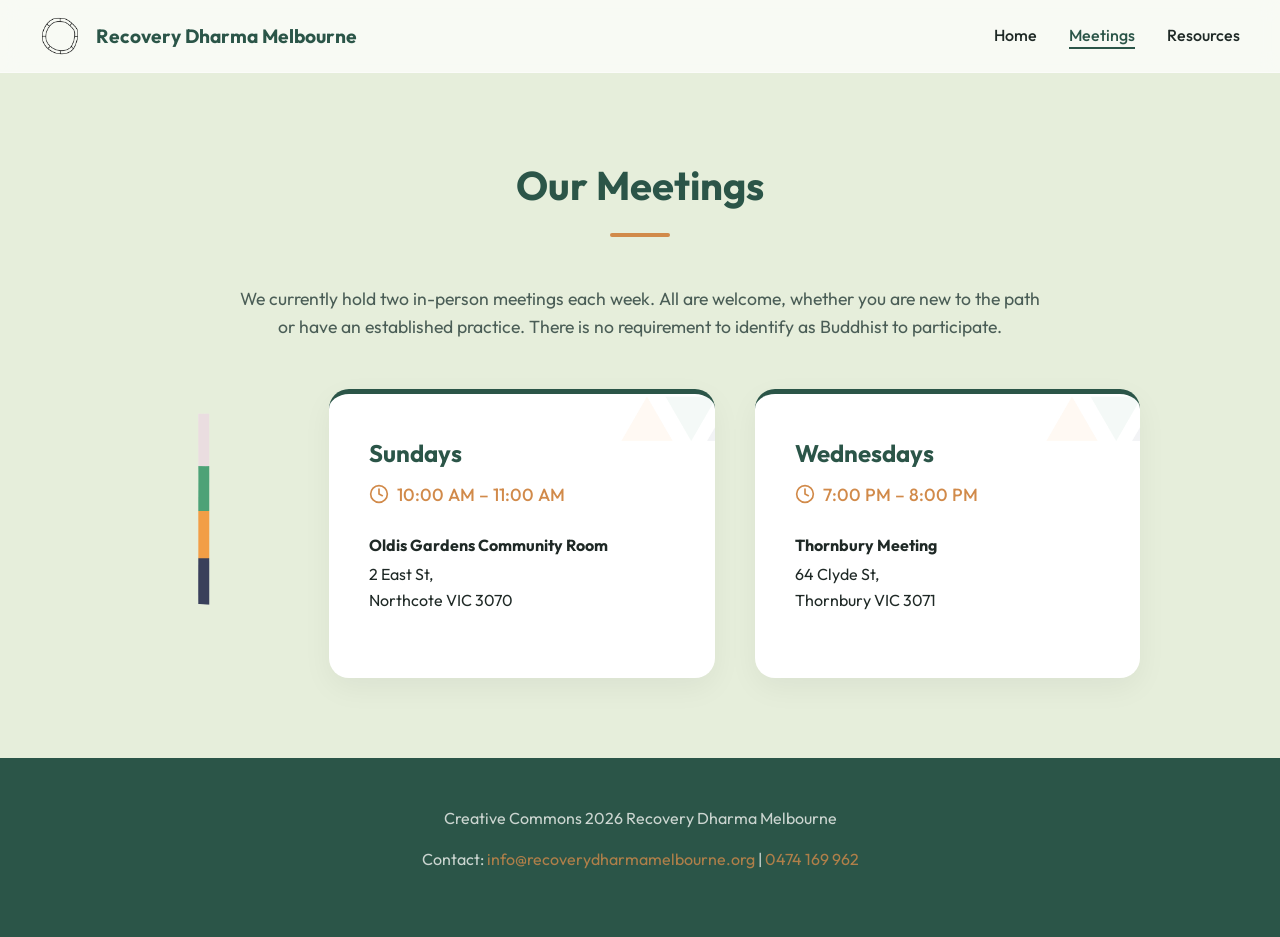
==== meetings.html @ 9e6afb74 "initial commit" ====
<!DOCTYPE html>
<html lang="en">
<head>
    <meta charset="UTF-8">
    <meta name="viewport" content="width=device-width, initial-scale=1.0">
    <meta name="description" content="Find in-person Recovery Dharma meetings in Melbourne. Join us on Sundays in Northcote or Wednesdays in Thornbury.">
    <title>Meetings - Recovery Dharma Melbourne</title>
    <link rel="stylesheet" href="style.css">
</head>
<body>
    <header>
        <nav>
            <a href="index.html" class="logo-container">
                <img src="icons/rd-black-ring.png" alt="Recovery Dharma Logo" class="logo-img">
                <span>Recovery Dharma Melbourne</span>
            </a>
            <ul class="nav-links">
                <li><a href="index.html">Home</a></li>
                <li><a href="meetings.html" class="active">Meetings</a></li>
                <li><a href="resources.html">Resources</a></li>
            </ul>
        </nav>
    </header>

    <main>
        <section class="section fade-in">
            <h1 class="section-title">Our Meetings</h1>
            <p style="text-align: center; max-width: 800px; margin: 0 auto 3rem auto; font-size: 1.1rem; color: #4a5d56;">
                We currently hold two in-person meetings each week. All are welcome, whether you are new to the path or have an established practice. There is no requirement to identify as Buddhist to participate.
            </p>
            
            <div style="display: flex; flex-wrap: wrap; gap: 4rem; align-items: center; max-width: 1000px; margin: 0 auto;">
                <div style="flex: 0 0 auto; text-align: center; margin: 0 auto;">
                    <img src="icons/rd-tower.png" alt="Recovery Dharma Tower" style="max-height: 250px; opacity: 0.8; animation: float 6s ease-in-out infinite;">
                </div>
                
                <div class="meetings-grid" style="flex: 1 1 400px;">
                    <!-- Sunday Meeting -->
                    <div class="meeting-card">
                        <h3 class="meeting-day">Sundays</h3>
                        <div class="meeting-time">
                            <svg xmlns="http://www.w3.org/2000/svg" width="20" height="20" viewBox="0 0 24 24" fill="none" stroke="currentColor" stroke-width="2" stroke-linecap="round" stroke-linejoin="round" style="margin-top:-2px"><circle cx="12" cy="12" r="10"></circle><polyline points="12 6 12 12 16 14"></polyline></svg>
                            10:00 AM – 11:00 AM
                        </div>
                        <div class="meeting-location">
                            <strong>Oldis Gardens Community Room</strong>
                            2 East St,<br>
                            Northcote VIC 3070
                        </div>
                    </div>

                    <!-- Wednesday Meeting -->
                    <div class="meeting-card">
                        <h3 class="meeting-day">Wednesdays</h3>
                        <div class="meeting-time">
                            <svg xmlns="http://www.w3.org/2000/svg" width="20" height="20" viewBox="0 0 24 24" fill="none" stroke="currentColor" stroke-width="2" stroke-linecap="round" stroke-linejoin="round" style="margin-top:-2px"><circle cx="12" cy="12" r="10"></circle><polyline points="12 6 12 12 16 14"></polyline></svg>
                            7:00 PM – 8:00 PM
                        </div>
                        <div class="meeting-location">
                            <strong>Thornbury Meeting</strong>
                            64 Clyde St,<br>
                            Thornbury VIC 3071
                        </div>
                    </div>
                </div>
            </div>
        </section>
    </main>

    <footer>
        <p>Creative Commons 2026 Recovery Dharma Melbourne</p>
        <p>Contact: <a href="mailto:info@recoverydharmamelbourne.org">info@recoverydharmamelbourne.org</a> | <a href="tel:0474169962">0474 169 962</a></p>
    </footer>

    <script src="script.js"></script>
</body>
</html>
---- style.css ----
@import url('https://fonts.googleapis.com/css2?family=Outfit:wght@300;400;500;700&display=swap');

:root {
  --primary-color: #2b5548; /* Deep calm green */
  --secondary-color: #e6eedb; /* Soft sage/earthy background */
  --accent-color: #d18a4a; /* Earthy orange/ochre */
  --text-dark: #1f2926;
  --text-light: #f4f6f3;
  --white: #ffffff;
  --glass-bg: rgba(255, 255, 255, 0.7);
  --glass-border: rgba(255, 255, 255, 0.4);
}

* {
  margin: 0;
  padding: 0;
  box-sizing: border-box;
}

body {
  font-family: 'Outfit', sans-serif;
  background-color: var(--secondary-color);
  color: var(--text-dark);
  line-height: 1.6;
  min-height: 100vh;
  display: flex;
  flex-direction: column;
}

header {
  background: var(--glass-bg);
  backdrop-filter: blur(10px);
  -webkit-backdrop-filter: blur(10px);
  border-bottom: 1px solid var(--glass-border);
  position: sticky;
  top: 0;
  z-index: 100;
  padding: 1rem 2rem;
}

nav {
  max-width: 1200px;
  margin: 0 auto;
  display: flex;
  justify-content: space-between;
  align-items: center;
}

.logo-container {
  display: flex;
  align-items: center;
  gap: 1rem;
  text-decoration: none;
  color: var(--primary-color);
  font-weight: 700;
  font-size: 1.2rem;
}

.logo-img {
  height: 40px;
  width: auto;
}

.nav-links {
  display: flex;
  gap: 2rem;
  list-style: none;
}

.nav-links a {
  text-decoration: none;
  color: var(--text-dark);
  font-weight: 500;
  position: relative;
  transition: color 0.3s ease;
}

.nav-links a::after {
  content: '';
  position: absolute;
  width: 0;
  height: 2px;
  bottom: -4px;
  left: 0;
  background-color: var(--primary-color);
  transition: width 0.3s ease;
}

.nav-links a:hover, .nav-links a.active {
  color: var(--primary-color);
}

.nav-links a:hover::after, .nav-links a.active::after {
  width: 100%;
}

main {
  flex: 1;
}

/* Hero Section */
.hero {
  position: relative;
  display: flex;
  flex-direction: column;
  align-items: center;
  justify-content: center;
  text-align: center;
  padding: 6rem 2rem;
  overflow: hidden;
}

.hero::before {
  content: "";
  position: absolute;
  top: -50%;
  left: -50%;
  width: 200%;
  height: 200%;
  background: radial-gradient(circle at center, rgba(209, 138, 74, 0.1) 0%, transparent 50%);
  z-index: -1;
  animation: rotateGradient 20s linear infinite;
}

@keyframes rotateGradient {
  0% { transform: rotate(0deg); }
  100% { transform: rotate(360deg); }
}

.hero-img {
  max-width: 250px;
  margin-bottom: 2rem;
  animation: float 6s ease-in-out infinite;
}

@keyframes float {
  0% { transform: translateY(0px); }
  50% { transform: translateY(-15px); }
  100% { transform: translateY(0px); }
}

.hero h1 {
  font-size: 3.5rem;
  color: var(--primary-color);
  margin-bottom: 1rem;
}

.hero p {
  font-size: 1.2rem;
  max-width: 600px;
  color: #4a5d56;
  margin-bottom: 2rem;
}

.btn {
  display: inline-block;
  padding: 1rem 2.5rem;
  background-color: var(--primary-color);
  color: var(--white);
  text-decoration: none;
  border-radius: 50px;
  font-weight: 500;
  transition: all 0.3s ease;
  box-shadow: 0 4px 15px rgba(43, 85, 72, 0.2);
}

.btn:hover {
  background-color: #1f3d33;
  transform: translateY(-2px);
  box-shadow: 0 6px 20px rgba(43, 85, 72, 0.3);
}

/* Sections */
.section {
  padding: 5rem 2rem;
  max-width: 1200px;
  margin: 0 auto;
}

.section-title {
  text-align: center;
  font-size: 2.5rem;
  color: var(--primary-color);
  margin-bottom: 3rem;
  position: relative;
}

.section-title::after {
  content: '';
  display: block;
  width: 60px;
  height: 4px;
  background-color: var(--accent-color);
  margin: 1rem auto 0;
  border-radius: 2px;
}

.about-content {
  display: grid;
  grid-template-columns: 1fr 1fr;
  gap: 4rem;
  align-items: center;
}

.about-text p {
  margin-bottom: 1.5rem;
  font-size: 1.1rem;
}

.about-image {
  background: var(--glass-bg);
  padding: 3rem;
  border-radius: 24px;
  border: 1px solid var(--glass-border);
  box-shadow: 0 10px 30px rgba(0,0,0,0.05);
  display: flex;
  justify-content: center;
}

.about-image img {
  max-width: 100%;
  height: auto;
}

/* Meeting Cards */
.meetings-grid {
  display: grid;
  grid-template-columns: repeat(auto-fit, minmax(300px, 1fr));
  gap: 2.5rem;
}

.meeting-card {
  background: var(--white);
  border-radius: 20px;
  padding: 2.5rem;
  box-shadow: 0 10px 30px rgba(0,0,0,0.05);
  transition: all 0.4s ease;
  border-top: 5px solid var(--primary-color);
  position: relative;
  overflow: hidden;
}

.meeting-card::before {
  content: "";
  position: absolute;
  top: -50px;
  right: -50px;
  width: 150px;
  height: 150px;
  background-image: url('icons/rd-triangles.png');
  background-size: contain;
  background-repeat: no-repeat;
  opacity: 0.05;
  transition: all 0.4s ease;
}

.meeting-card:hover {
  transform: translateY(-10px);
  box-shadow: 0 20px 40px rgba(0,0,0,0.1);
}

.meeting-card:hover::before {
  opacity: 0.1;
  transform: scale(1.1);
}

.meeting-day {
  font-size: 1.5rem;
  font-weight: 700;
  color: var(--primary-color);
  margin-bottom: 0.5rem;
}

.meeting-time {
  font-size: 1.1rem;
  color: var(--accent-color);
  font-weight: 500;
  margin-bottom: 1.5rem;
  display: flex;
  align-items: center;
  gap: 0.5rem;
}

.meeting-location {
  margin-bottom: 1.5rem;
  line-height: 1.6;
}

.meeting-location strong {
  display: block;
  margin-bottom: 0.25rem;
  color: var(--text-dark);
}

/* Footer */
footer {
  background-color: var(--primary-color);
  color: var(--text-light);
  padding: 3rem 2rem;
  text-align: center;
  margin-top: auto;
}

footer p {
  opacity: 0.8;
  margin-bottom: 1rem;
}

footer a {
  color: var(--accent-color);
  text-decoration: none;
}

/* Mobile */
@media (max-width: 768px) {
  .about-content {
    grid-template-columns: 1fr;
  }
  .hero h1 {
    font-size: 2.5rem;
  }
  .logo-container span {
    display: none;
  }
}
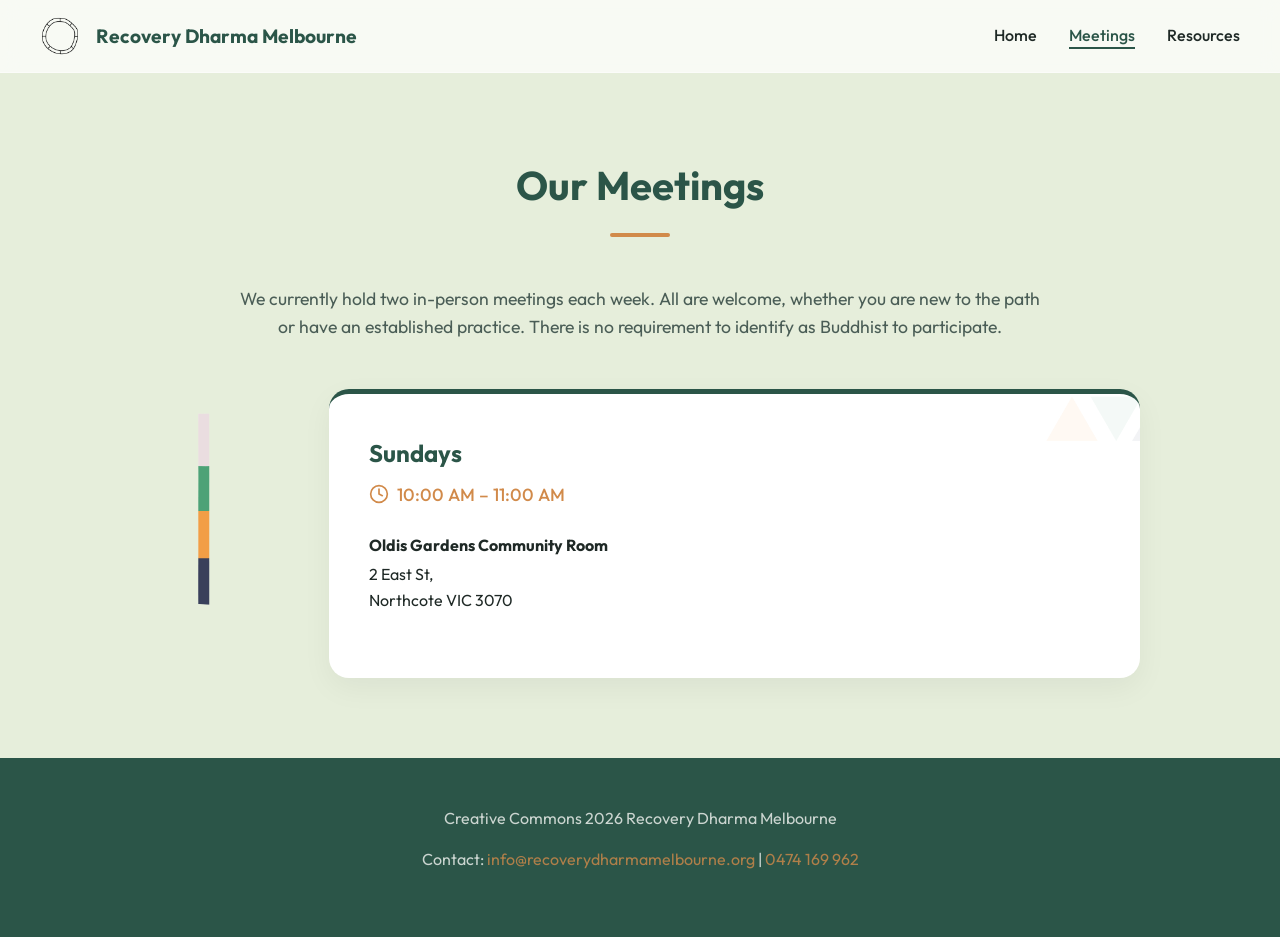
==== commit 2a8f0881: "refactor: reformat meetings.html layout and remove Wednesday meeting details" ====
--- a/meetings.html
+++ b/meetings.html
@@ -1,12 +1,15 @@
 <!DOCTYPE html>
 <html lang="en">
+
 <head>
     <meta charset="UTF-8">
     <meta name="viewport" content="width=device-width, initial-scale=1.0">
-    <meta name="description" content="Find in-person Recovery Dharma meetings in Melbourne. Join us on Sundays in Northcote or Wednesdays in Thornbury.">
+    <meta name="description"
+        content="Find in-person Recovery Dharma meetings in Melbourne. Join us on Sundays in Northcote or Wednesdays in Thornbury.">
     <title>Meetings - Recovery Dharma Melbourne</title>
     <link rel="stylesheet" href="style.css">
 </head>
+
 <body>
     <header>
         <nav>
@@ -25,21 +28,30 @@
     <main>
         <section class="section fade-in">
             <h1 class="section-title">Our Meetings</h1>
-            <p style="text-align: center; max-width: 800px; margin: 0 auto 3rem auto; font-size: 1.1rem; color: #4a5d56;">
-                We currently hold two in-person meetings each week. All are welcome, whether you are new to the path or have an established practice. There is no requirement to identify as Buddhist to participate.
+            <p
+                style="text-align: center; max-width: 800px; margin: 0 auto 3rem auto; font-size: 1.1rem; color: #4a5d56;">
+                We currently hold two in-person meetings each week. All are welcome, whether you are new to the path or
+                have an established practice. There is no requirement to identify as Buddhist to participate.
             </p>
-            
-            <div style="display: flex; flex-wrap: wrap; gap: 4rem; align-items: center; max-width: 1000px; margin: 0 auto;">
+
+            <div
+                style="display: flex; flex-wrap: wrap; gap: 4rem; align-items: center; max-width: 1000px; margin: 0 auto;">
                 <div style="flex: 0 0 auto; text-align: center; margin: 0 auto;">
-                    <img src="icons/rd-tower.png" alt="Recovery Dharma Tower" style="max-height: 250px; opacity: 0.8; animation: float 6s ease-in-out infinite;">
+                    <img src="icons/rd-tower.png" alt="Recovery Dharma Tower"
+                        style="max-height: 250px; opacity: 0.8; animation: float 6s ease-in-out infinite;">
                 </div>
-                
+
                 <div class="meetings-grid" style="flex: 1 1 400px;">
                     <!-- Sunday Meeting -->
                     <div class="meeting-card">
                         <h3 class="meeting-day">Sundays</h3>
                         <div class="meeting-time">
-                            <svg xmlns="http://www.w3.org/2000/svg" width="20" height="20" viewBox="0 0 24 24" fill="none" stroke="currentColor" stroke-width="2" stroke-linecap="round" stroke-linejoin="round" style="margin-top:-2px"><circle cx="12" cy="12" r="10"></circle><polyline points="12 6 12 12 16 14"></polyline></svg>
+                            <svg xmlns="http://www.w3.org/2000/svg" width="20" height="20" viewBox="0 0 24 24"
+                                fill="none" stroke="currentColor" stroke-width="2" stroke-linecap="round"
+                                stroke-linejoin="round" style="margin-top:-2px">
+                                <circle cx="12" cy="12" r="10"></circle>
+                                <polyline points="12 6 12 12 16 14"></polyline>
+                            </svg>
                             10:00 AM – 11:00 AM
                         </div>
                         <div class="meeting-location">
@@ -49,19 +61,6 @@
                         </div>
                     </div>
 
-                    <!-- Wednesday Meeting -->
-                    <div class="meeting-card">
-                        <h3 class="meeting-day">Wednesdays</h3>
-                        <div class="meeting-time">
-                            <svg xmlns="http://www.w3.org/2000/svg" width="20" height="20" viewBox="0 0 24 24" fill="none" stroke="currentColor" stroke-width="2" stroke-linecap="round" stroke-linejoin="round" style="margin-top:-2px"><circle cx="12" cy="12" r="10"></circle><polyline points="12 6 12 12 16 14"></polyline></svg>
-                            7:00 PM – 8:00 PM
-                        </div>
-                        <div class="meeting-location">
-                            <strong>Thornbury Meeting</strong>
-                            64 Clyde St,<br>
-                            Thornbury VIC 3071
-                        </div>
-                    </div>
                 </div>
             </div>
         </section>
@@ -69,9 +68,11 @@
 
     <footer>
         <p>Creative Commons 2026 Recovery Dharma Melbourne</p>
-        <p>Contact: <a href="mailto:info@recoverydharmamelbourne.org">info@recoverydharmamelbourne.org</a> | <a href="tel:0474169962">0474 169 962</a></p>
+        <p>Contact: <a href="mailto:info@recoverydharmamelbourne.org">info@recoverydharmamelbourne.org</a> | <a
+                href="tel:0474169962">0474 169 962</a></p>
     </footer>
 
     <script src="script.js"></script>
 </body>
-</html>
+
+</html>
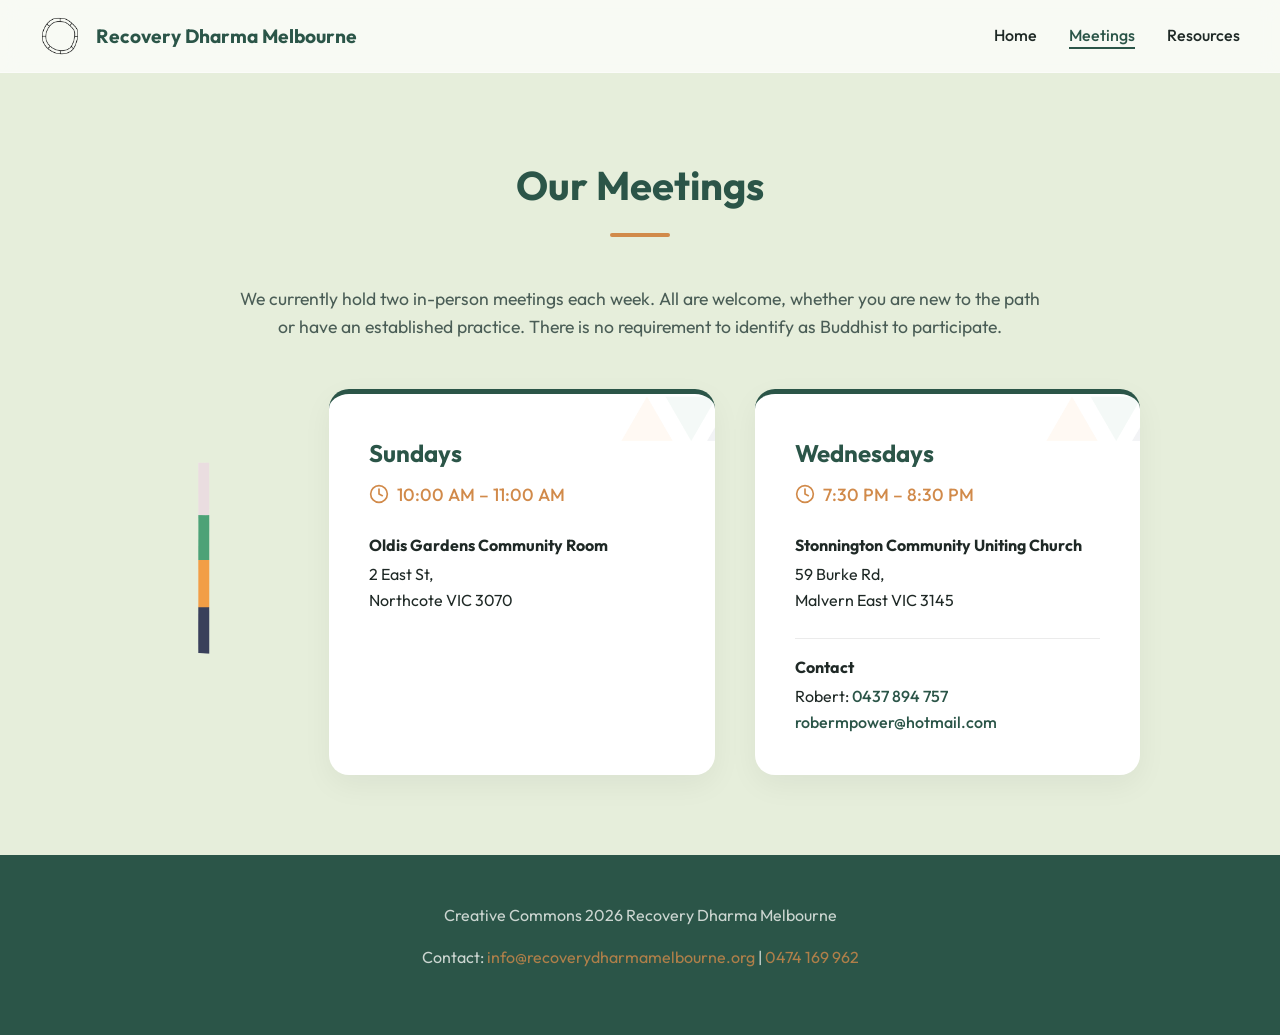
==== commit 5779bd0c: "feat: add Wednesday meeting in Malvern East" ====
--- a/meetings.html
+++ b/meetings.html
@@ -5,7 +5,7 @@
     <meta charset="UTF-8">
     <meta name="viewport" content="width=device-width, initial-scale=1.0">
     <meta name="description"
-        content="Find in-person Recovery Dharma meetings in Melbourne. Join us on Sundays in Northcote or Wednesdays in Thornbury.">
+        content="Find in-person Recovery Dharma meetings in Melbourne. Join us on Sundays in Northcote or Wednesdays in Malvern East.">
     <title>Meetings - Recovery Dharma Melbourne</title>
     <link rel="stylesheet" href="style.css">
 </head>
@@ -61,6 +61,30 @@
                         </div>
                     </div>
 
+                    <!-- Wednesday Meeting -->
+                    <div class="meeting-card">
+                        <h3 class="meeting-day">Wednesdays</h3>
+                        <div class="meeting-time">
+                            <svg xmlns="http://www.w3.org/2000/svg" width="20" height="20" viewBox="0 0 24 24"
+                                fill="none" stroke="currentColor" stroke-width="2" stroke-linecap="round"
+                                stroke-linejoin="round" style="margin-top:-2px">
+                                <circle cx="12" cy="12" r="10"></circle>
+                                <polyline points="12 6 12 12 16 14"></polyline>
+                            </svg>
+                            7:30 PM – 8:30 PM
+                        </div>
+                        <div class="meeting-location">
+                            <strong>Stonnington Community Uniting Church</strong>
+                            59 Burke Rd,<br>
+                            Malvern East VIC 3145
+                        </div>
+                        <div class="meeting-contact">
+                            <strong>Contact</strong>
+                            Robert: <a href="tel:0437894757">0437 894 757</a><br>
+                            <a href="mailto:robermpower@hotmail.com">robermpower@hotmail.com</a>
+                        </div>
+                    </div>
+
                 </div>
             </div>
         </section>
--- a/style.css
+++ b/style.css
@@ -292,6 +292,32 @@
   color: var(--text-dark);
 }
 
+.meeting-contact {
+  margin-top: 1rem;
+  padding-top: 1rem;
+  border-top: 1px solid rgba(0, 0, 0, 0.08);
+  line-height: 1.6;
+}
+
+.meeting-contact strong {
+  display: block;
+  margin-bottom: 0.25rem;
+  color: var(--text-dark);
+}
+
+.meeting-contact a {
+  color: var(--primary-color);
+  text-decoration: none;
+  font-weight: 500;
+  transition: color 0.2s ease;
+  word-break: break-word;
+}
+
+.meeting-contact a:hover {
+  color: var(--accent-color);
+  text-decoration: underline;
+}
+
 /* Footer */
 footer {
   background-color: var(--primary-color);
